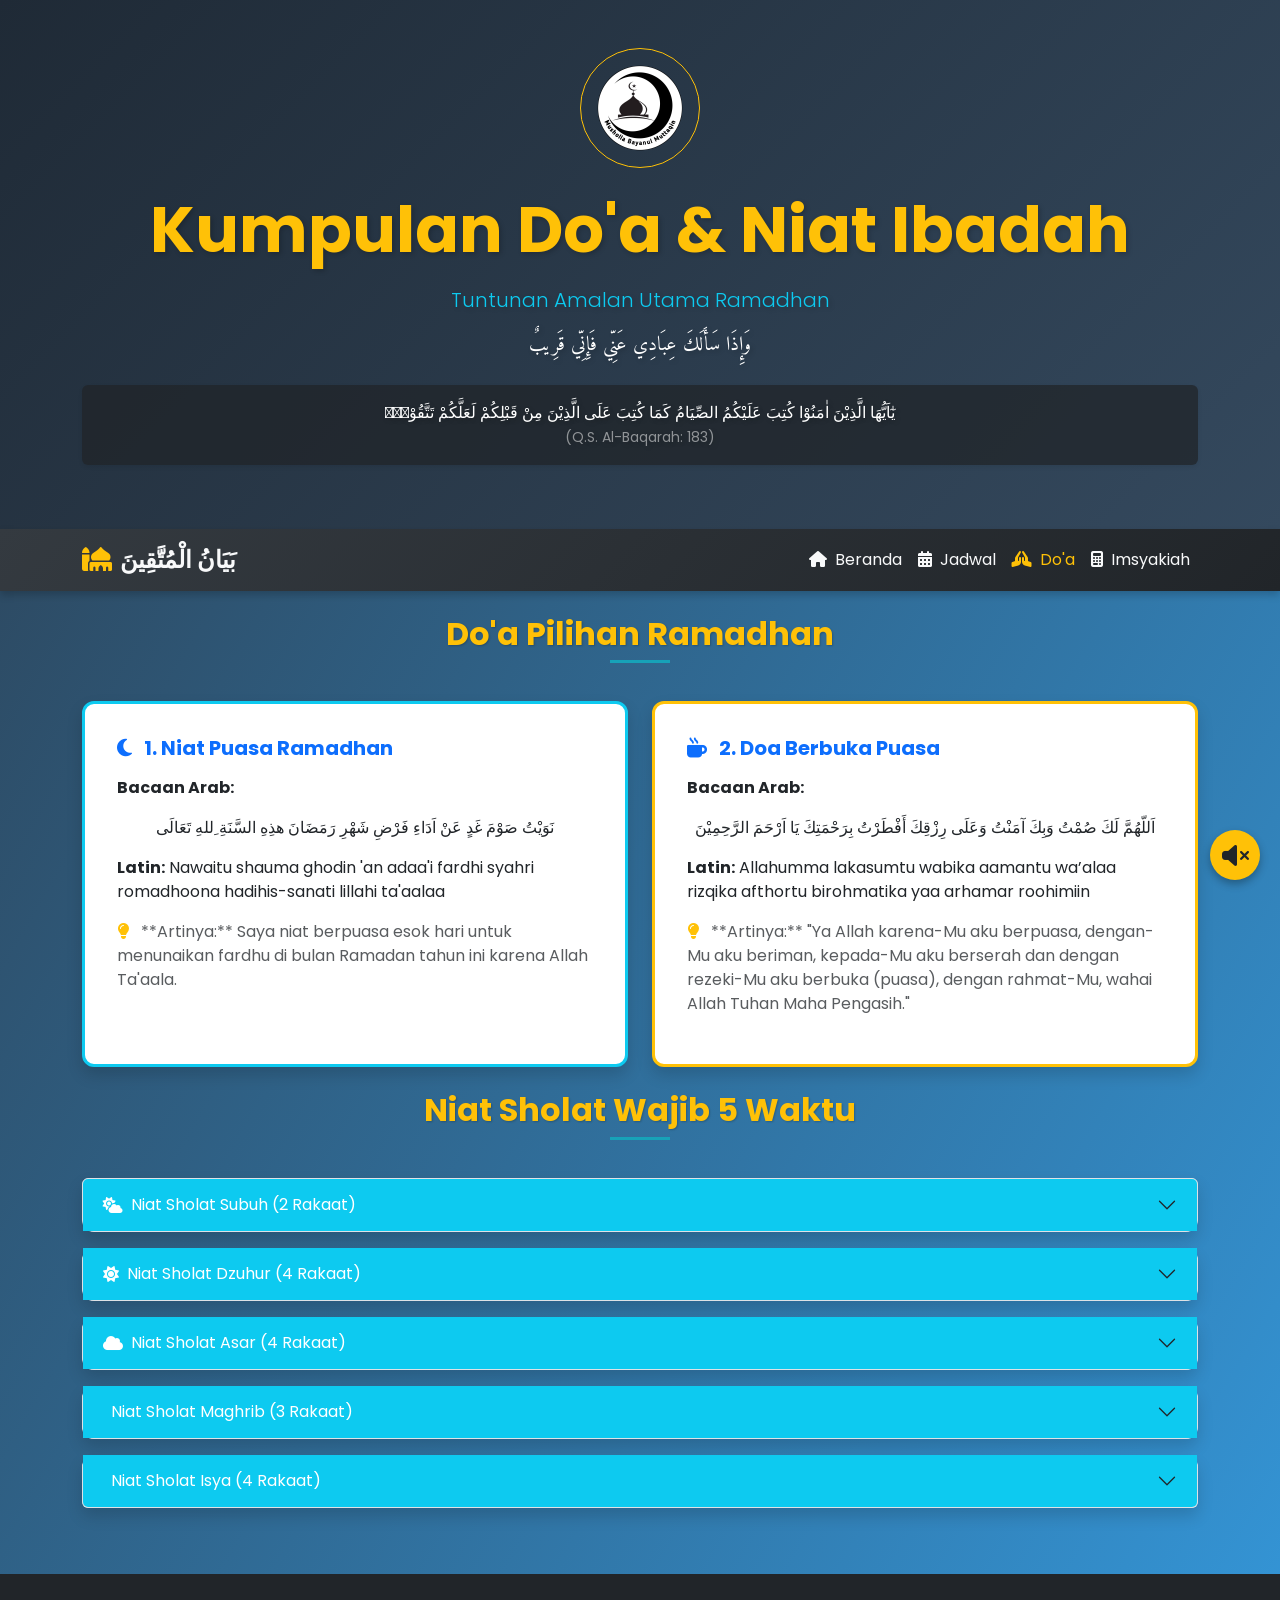
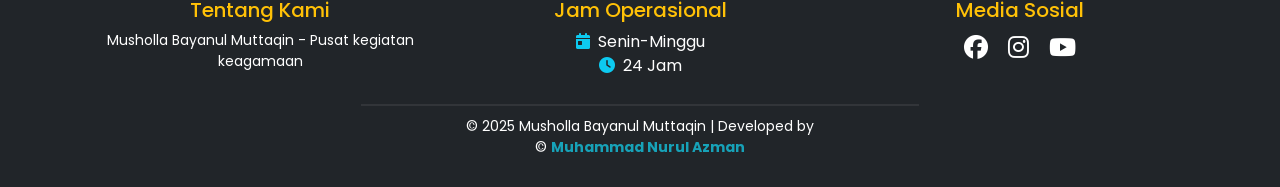
==== amalan.html @ 9aa91715 "Add files via upload" ====
<!DOCTYPE html>
<html lang="id">

<head>
    <meta charset="UTF-8">
    <meta name="viewport" content="width=device-width, initial-scale=1.0">
    <title>Kumpulan Do'a Do'a - Musholla Bayanul Muttaqin</title>
    <meta name="description"
        content="Kumpulan do'a-do'a harian, niat puasa, dan niat shalat wajib untuk panduan ibadah di Musholla Bayanul Muttaqin.">
    <link rel="icon" href="Musholla.png" type="image/png">
    <link rel="stylesheet" href="https://cdn.jsdelivr.net/npm/bootstrap@5.3.0/dist/css/bootstrap.min.css">
    <link rel="stylesheet" href="https://cdnjs.cloudflare.com/ajax/libs/font-awesome/6.4.0/css/all.min.css">
    <link
        href="https://fonts.googleapis.com/css2?family=Poppins:wght@300;400;600;700&family=Amiri:wght@400;700&display=swap"
        rel="stylesheet">
    <link rel="stylesheet" href="https://unpkg.com/aos@2.3.1/dist/aos.css">

    <link rel="stylesheet" href="styles.css">
    <link rel="manifest" href="manifest.json">
</head>

<body>
    <audio id="background-audio" loop>
        <source src="audio.mp3" type="audio/mpeg">
        Browser Anda tidak mendukung elemen audio.
    </audio>

    <header class="text-white text-center animated-header py-5">
        <div class="container" data-aos="fade-down" data-aos-duration="1000">
            <img src="Musholla.png" alt="Logo Musholla"
                class="animated-logo mb-4 rounded-circle border border-warning p-2"
                style="height: 120px; width: 120px; object-fit: contain;">
            <h1 class="display-3 fw-bold mb-3 text-warning">Kumpulan Do'a & Niat Ibadah</h1>
            <p class="lead text-info">Tuntunan Amalan Utama Ramadhan</p>
            <p class="lead arabic-text" style="font-family: 'Amiri', serif;">وَإِذَا سَأَلَكَ عِبَادِي عَنِّي فَإِنِّي
                قَرِيبٌ</p>
            <p class="quran-verse mt-4 p-3 rounded shadow-sm bg-dark bg-opacity-75" data-aos="zoom-in">
                يٰٓاَيُّهَا الَّذِيْنَ اٰمَنُوْا كُتِبَ عَلَيْكُمُ الصِّيَامُ كَمَا كُتِبَ عَلَى
                الَّذِيْنَ مِنْ قَبْلِكُمْ لَعَلَّكُمْ تَتَّقُوْنَۙ
                <br><small class="text-white-50">(Q.S. Al-Baqarah: 183)</small></p>
        </div>
    </header>

    <nav class="navbar navbar-expand-lg navbar-dark sticky-top">
        <div class="container">
            <a class="navbar-brand" href="index.html">
                <i class="fas fa-mosque me-2 text-warning"></i>بَيَانُ الْمُتَّقِينَ
            </a>
            <button class="navbar-toggler" type="button" data-bs-toggle="collapse" data-bs-target="#navbarNav">
                <span class="navbar-toggler-icon"></span>
            </button>
            <div class="collapse navbar-collapse" id="navbarNav">
                <ul class="navbar-nav ms-auto">
                    <li class="nav-item"><a class="nav-link" href="index.html"><i class="fas fa-home me-1"></i>
                            Beranda</a>
                    </li>
                    <li class="nav-item"><a class="nav-link" href="jadwal.html"><i class="fas fa-calendar-alt me-1"></i>
                            Jadwal</a></li>
                    <li class="nav-item"><a class="nav-link active" href="amalan.html"><i
                                class="fas fa-hands-praying me-1"></i>
                            Do'a</a></li>
                    <li class="nav-item"><a class="nav-link" href="hitung.html"><i class="fas fa-calculator me-1"></i>
                            Imsyakiah</a></li>
                </ul>
            </div>
        </div>
    </nav>

    <main class="container my-5 text-dark">
        <div class="row g-4">

            <h2 class="section-title text-center mb-4 mt-0" data-aos="fade-up">Do'a Pilihan Ramadhan</h2>

            <div class="col-md-6" data-aos="fade-right">
                <div class="card h-100 shadow border-info border-3 p-3">
                    <div class="card-body">
                        <h4 class="card-title text-primary mb-3"><i class="fas fa-moon me-2"></i> 1. Niat Puasa Ramadhan
                        </h4>
                        <p><strong>Bacaan Arab:</strong></p>
                        <p class="arabic-text-main text-center">نَوَيْتُ صَوْمَ غَدٍ عَنْ اَدَاءِ فَرْضِ شَهْرِ رَمَضَانَ هذِهِ
                            السَّنَةِ ِللهِ تَعَالَى</p>
                        <p><strong>Latin:</strong> Nawaitu shauma ghodin 'an adaa'i fardhi syahri romadhoona hadihis-sanati
                            lillahi ta'aalaa</p>
                        <p class="text-muted"><i class="fas fa-lightbulb me-2 text-warning"></i> **Artinya:** Saya niat
                            berpuasa esok hari untuk menunaikan fardhu di bulan Ramadan
                            tahun ini karena Allah Ta'aala.</p>
                    </div>
                </div>
            </div>

            <div class="col-md-6" data-aos="fade-left">
                <div class="card h-100 shadow border-warning border-3 p-3">
                    <div class="card-body">
                        <h4 class="card-title text-primary mb-3"><i class="fas fa-mug-hot me-2"></i> 2. Doa Berbuka Puasa
                        </h4>
                        <p><strong>Bacaan Arab:</strong></p>
                        <p class="arabic-text-main text-center">اَللّهُمَّ لَكَ صُمْتُ وَبِكَ آمَنْتُ وَعَلَى رِزْقِكَ أَفْطَرْتُ
                            بِرَحْمَتِكَ يَا اَرْحَمَ الرَّحِمِيْنَ</p>
                        <p><strong>Latin:</strong> Allahumma lakasumtu wabika aamantu wa’alaa rizqika afthortu birohmatika
                            yaa arhamar roohimiin</p>
                        <p class="text-muted"><i class="fas fa-lightbulb me-2 text-warning"></i> **Artinya:** "Ya Allah
                            karena-Mu aku berpuasa, dengan-Mu aku beriman, kepada-Mu aku
                            berserah dan dengan rezeki-Mu aku berbuka (puasa), dengan rahmat-Mu, wahai Allah Tuhan Maha
                            Pengasih."</p>
                    </div>
                </div>
            </div>

            <div class="col-12 mt-4">
                <h2 class="section-title text-center mb-4" data-aos="fade-up">Niat Sholat Wajib 5 Waktu</h2>
            </div>

            <div class="col-12" data-aos="fade-up" data-aos-delay="200">
                <div class="accordion" id="niatSholatAccordion">

                    <div class="accordion-item card shadow mb-3">
                        <h2 class="accordion-header" id="headingSubuh">
                            <button class="accordion-button collapsed bg-info text-white" type="button"
                                data-bs-toggle="collapse" data-bs-target="#collapseSubuh">
                                <i class="fas fa-cloud-sun me-2"></i> Niat Sholat Subuh (2 Rakaat)
                            </button>
                        </h2>
                        <div id="collapseSubuh" class="accordion-collapse collapse" data-bs-parent="#niatSholatAccordion">
                            <div class="accordion-body bg-light text-dark">
                                <p class="mb-1"><strong>Bacaan Arab:</strong></p>
                                <p class="arabic-text-accordion text-center text-primary fw-bold">أُصَلِّي فَرْضَ الصُّبْحِ
                                    رَكْعَتَيْنِ مُسْتَقْبِلَ الْقِبْلَةِ
                                    أَدَاءً مَأْمُوْمًا إِمَامًا لِلَّهِ تَعَالَى</p>
                                <p class="mb-1"><strong>Latin:</strong> Ushalli fardhash shubhi rak'ātaini mustaqbilal
                                    qiblati ada-an (ma'mûman/imâman) lillâhi ta'ālā.</p>
                                <p class="text-muted"><i class="fas fa-check-circle me-2 text-success"></i> **Artinya:**
                                    "Aku menyengaja shalat fardhu subuh dua rakaat menghadap kiblat
                                    (menjadi makmum/imam) karena Allah Ta'ala."</p>
                            </div>
                        </div>
                    </div>

                    <div class="accordion-item card shadow mb-3">
                        <h2 class="accordion-header" id="headingDzuhur">
                            <button class="accordion-button collapsed bg-info text-white" type="button"
                                data-bs-toggle="collapse" data-bs-target="#collapseDzuhur">
                                <i class="fas fa-sun me-2"></i> Niat Sholat Dzuhur (4 Rakaat)
                            </button>
                        </h2>
                        <div id="collapseDzuhur" class="accordion-collapse collapse"
                            data-bs-parent="#niatSholatAccordion">
                            <div class="accordion-body bg-light text-dark">
                                <p class="mb-1"><strong>Bacaan Arab:</strong></p>
                                <p class="arabic-text-accordion text-center text-primary fw-bold">أُصَلِّي فَرْضَ الظَّهْرِ
                                    أَرْبَعَ رَكَعَاتِ مُسْتَقْبِلَ
                                    الْقِبْلَةِ أَدَاءً (مَأْمُوْمًا/إِمَامًا) لِلَّهِ تَعَالَى</p>
                                <p class="mb-1"><strong>Latin:</strong> Ushalli fardhazh zhuhri arba'a raka'âtim mustaqbilal
                                    qiblati adâ-an (ma'mûman/imâman) lillâhi ta'âlâ.</p>
                                <p class="text-muted"><i class="fas fa-check-circle me-2 text-success"></i> **Artinya:**
                                    "Aku menyengaja shalat fardhu dzuhur empat rakaat menghadap kiblat
                                    (menjadi makmum/imam) karena Allah Ta'ala."</p>
                            </div>
                        </div>
                    </div>

                    <div class="accordion-item card shadow mb-3">
                        <h2 class="accordion-header" id="headingAsar">
                            <button class="accordion-button collapsed bg-info text-white" type="button"
                                data-bs-toggle="collapse" data-bs-target="#collapseAsar">
                                <i class="fas fa-cloud me-2"></i> Niat Sholat Asar (4 Rakaat)
                            </button>
                        </h2>
                        <div id="collapseAsar" class="accordion-collapse collapse" data-bs-parent="#niatSholatAccordion">
                            <div class="accordion-body bg-light text-dark">
                                <p class="mb-1"><strong>Bacaan Arab:</strong></p>
                                <p class="arabic-text-accordion text-center text-primary fw-bold">أصلي فرضَ الْعَصْرِ أَرْبَعَ
                                    رَكَعَاتِ مُسْتَقْبَلَ الْقَبْلَةِ
                                    أَدَاءً (مَأْمُوْمًا/ إِمَامًا) اللَّهِ تَعَالَى</p>
                                <p class="mb-1"><strong>Latin:</strong> Ushaili fardhal 'ashri arba'a raka'atim mustaqbilal
                                    qiblati ada-an (ma'müman/imåman) lillahi ta älä</p>
                                <p class="text-muted"><i class="fas fa-check-circle me-2 text-success"></i> **Artinya:**
                                    "Aku menyengaja shalat fardhu asar empat rakaat menghadap kiblat
                                    (menjadi makmum/imam) karena Allah Ta'ala."</p>
                            </div>
                        </div>
                    </div>

                    <div class="accordion-item card shadow mb-3">
                        <h2 class="accordion-header" id="headingMaghrib">
                            <button class="accordion-button collapsed bg-info text-white" type="button"
                                data-bs-toggle="collapse" data-bs-target="#collapseMaghrib">
                                <i class="fas fa-sunset me-2"></i> Niat Sholat Maghrib (3 Rakaat)
                            </button>
                        </h2>
                        <div id="collapseMaghrib" class="accordion-collapse collapse"
                            data-bs-parent="#niatSholatAccordion">
                            <div class="accordion-body bg-light text-dark">
                                <p class="mb-1"><strong>Bacaan Arab:</strong></p>
                                <p class="arabic-text-accordion text-center text-primary fw-bold">أُصَلِّي فَرضَ الْمغرِب
                                    ثَلَاثَ رَكَعَاتِ مُسْتَقْبِلُ الْقَبْلَةِ
                                    أَدَاهُ (مَأْمُوْمًا/ إِمَامًا) اللَّهُ تَعَالَى</p>
                                <p class="mb-1"><strong>Latin:</strong> Ushali fardhal maghribi tsalātsa raka'atim
                                    mustaqbilal giblati ada-an (ma'müman/imåman) lillahi ta älä</p>
                                <p class="text-muted"><i class="fas fa-check-circle me-2 text-success"></i> **Artinya:**
                                    "Aku menyengaja shalat fardhu maghrib tiga rakaat menghadap kiblat
                                    (menjadi makmum/imam) karena Allah Ta'ala."</p>
                            </div>
                        </div>
                    </div>

                    <div class="accordion-item card shadow mb-3">
                        <h2 class="accordion-header" id="headingIsya">
                            <button class="accordion-button collapsed bg-info text-white" type="button"
                                data-bs-toggle="collapse" data-bs-target="#collapseIsya">
                                <i class="fas fa-stars me-2"></i> Niat Sholat Isya (4 Rakaat)
                            </button>
                        </h2>
                        <div id="collapseIsya" class="accordion-collapse collapse" data-bs-parent="#niatSholatAccordion">
                            <div class="accordion-body bg-light text-dark">
                                <p class="mb-1"><strong>Bacaan Arab:</strong></p>
                                <p class="arabic-text-accordion text-center text-primary fw-bold">أُصَلِّي فَرْضَ الْعِشَاءِ
                                    أَرْبَعَ رَكَعَاتٍ مُسْتَقْبِلَ
                                    الْقِبْلَةِ أَدَاءً (مَأْمُوْمًا إِمَامًا لِلَّهِ تَعَالَى)</p>
                                <p class="mb-1"><strong>Latin:</strong> Ushalli fardhal 'isya-i arba'a raka'âtim mustaqbilal
                                    qiblati ada-an (ma'můman/imaman) lillāhi ta'ala.</p>
                                <p class="text-muted"><i class="fas fa-check-circle me-2 text-success"></i> **Artinya:**
                                    "Aku menyengaja shalat fardhu isya empat rakaat menghadap kiblat
                                    (menjadi makmum/imam) karena Allah Ta'ala."</p>
                            </div>
                        </div>
                    </div>

                </div>
            </div>

        </div>
    </main>

    <footer class="py-4">
        <div class="container">
            <div class="row g-4">
                <div class="col-md-4">
                    <h5 class="text-warning">Tentang Kami</h5>
                    <p>Musholla Bayanul Muttaqin - Pusat kegiatan keagamaan</p>
                </div>
                <div class="col-md-4">
                    <h5 class="text-warning">Jam Operasional</h5>
                    <ul class="list-unstyled">
                        <li><i class="fas fa-calendar-day me-2 text-info"></i>Senin-Minggu</li>
                        <li><i class="fas fa-clock me-2 text-info"></i>24 Jam</li>
                    </ul>
                </div>
                <div class="col-md-4">
                    <h5 class="text-warning">Media Sosial</h5>
                    <div class="social-links">
                        <a href="#" class="text-white me-3 fs-4"><i class="fab fa-facebook"></i></a>
                        <a href="#" class="text-white me-3 fs-4"><i class="fab fa-instagram"></i></a>
                        <a href="#" class="text-white fs-4"><i class="fab fa-youtube"></i></a>
                    </div>
                </div>
            </div>
            <hr>
            <p class="text-center mb-0">© 2025 Musholla Bayanul Muttaqin | Developed by</p>
            <p class="text-center">© <a href="https://193tb4l3.github.io/Portfolio1/"><strong>Muhammad Nurul
                            Azman</strong></a></p>
        </div>
    </footer>

    <div id="audio-control">
        <i class="fas fa-volume-up"></i>
    </div>

    <script src="https://cdn.jsdelivr.net/npm/bootstrap@5.3.0/dist/js/bootstrap.bundle.min.js"></script>
    <script src="https://unpkg.com/aos@2.3.1/dist/aos.js"></script>
    <script>
        AOS.init({
            duration: 1200,
            once: true
        });
    </script>
    <script>
        document.addEventListener('DOMContentLoaded', function () {
            const audio = document.getElementById('background-audio');
            const control = document.getElementById('audio-control');
            const icon = control.querySelector('i');
            let isPlaying = true; // Status awal: diasumsikan bermain (ikon volume-up)

            // Coba putar audio. Browser modern sering memblokir autoplay,
            // jadi kita akan menganggapnya mute jika gagal.
            audio.play().catch(error => {
                console.log("Autoplay diblokir:", error);
                isPlaying = false;
                icon.className = 'fas fa-volume-mute';
            });

            control.addEventListener('click', function () {
                if (isPlaying) {
                    audio.pause();
                    icon.className = 'fas fa-volume-mute'; // Ganti ke ikon Mute
                    isPlaying = false;
                } else {
                    // Agar fungsi play() bekerja, harus dipanggil setelah ada interaksi user (click)
                    audio.play().catch(error => {
                        console.log("Gagal memutar audio setelah klik:", error);
                    });
                    icon.className = 'fas fa-volume-up'; // Ganti ke ikon Volume Up
                    isPlaying = true;
                }
            });
        });
    </script>
    <script src="main.js"></script>
</body>

</html>
---- styles.css ----
html, body {
    overflow-x: hidden;
}
body {
    font-family: 'Poppins', sans-serif;
    /* Dihapus: text-align: center; agar main content bisa rata kiri */
    background: linear-gradient(120deg, #2c3e50, #3498db);
    
    /* Dihapus: flex-direction: center; dan align-items: center; */
    color: rgb(251, 246, 246);
}

/* Penyesuaian agar teks di Main Content terlihat di latar belakang card putih */
main.container {
    color: #333333 !important; /* Agar teks di dalam elemen non-tabel di main terlihat */
}

.animated-header {
    /* Menggunakan tema header gelap yang konsisten */
    background: linear-gradient(135deg, #1f2a36, #34495e); 
    padding: 20px;
    text-shadow: 2px 2px 5px rgba(0, 0, 0, 0.2);
    animation: fadeInDown 1s ease-in-out;
}

.animated-logo {
    animation: bounceIn 1.5s ease-in-out;
}

/* Navigasi */
.navbar {
    background: linear-gradient(135deg, #343a40, #212529);
    box-shadow: 0px 4px 8px rgba(0, 0, 0, 0.2);
}

.navbar-brand {
    font-weight: bold;
    font-size: 1.5rem;
    color: #f8f9fa !important;
    transition: transform 0.3s ease-in-out;
}

.navbar-brand:hover {
    transform: scale(1.05); /* Sedikit diperkecil hover scale agar tidak terlalu besar */
}

.navbar-nav .nav-link {
    color: #f8f9fa !important;
    transition: color 0.3s ease-in-out;
}

.navbar-nav .nav-link:hover, .navbar-nav .nav-link.active {
    color: #ffc107 !important; /* Aksen Kuning/Emas */
}

/* Card Styling */
.card {
    background: #ffffff;
    border-radius: 12px;
    box-shadow: 0px 4px 10px rgba(0, 0, 0, 0.15);
    transition: transform 0.3s ease-in-out, box-shadow 0.3s ease-in-out;
}

.card:hover {
    transform: translateY(-5px);
    box-shadow: 0px 6px 15px rgba(0, 0, 0, 0.25);
}

.card-title {
    font-size: 1.25rem;
    font-weight: bold;
}

.card-text {
    font-size: 1rem;
    color: #555;
}

/* Animasi */
@keyframes fadeInDown {
    from {
        opacity: 0;
        transform: translateY(-20px);
    }
    to {
        opacity: 1;
        transform: translateY(0);
    }
}

@keyframes bounceIn {
    from {
        transform: scale(0.5);
        opacity: 0;
    }
    to {
        transform: scale(1);
        opacity: 1;
    }
}

/* Footer Styling */
footer {
    background: #212529; /* Warna dark Bootstrap */
    color: #ffffff;
    text-align: center;
    padding: 20px 0;
    margin-top: 50px;
}

footer a {
    color: #f8f9fa; /* Warna link lebih soft */
    text-decoration: none;
    transition: color 0.3s ease-in-out;
}

footer a:hover {
    color: #ffc107; /* Warna hover kuning keemasan */
}

footer hr {
    border: 1px solid rgba(255, 255, 255, 0.3);
    width: 50%;
    margin: 10px auto;
}

footer p {
    margin-bottom: 5px;
    font-size: 14px;
}

footer strong {
    font-weight: bold;
    color: #17a2b8; /* Warna biru cerah Bootstrap */
}

/* Membungkus tabel agar bisa di-scroll di layar kecil */
.table-container {
    overflow-x: auto; /* Supaya tabel bisa di-scroll horizontal jika terlalu besar */
    margin-top: 2rem;
    margin-bottom: 3rem;
    padding: 0;
}

/* Pengaturan dasar tabel (Diganti dengan styling .imsyakiah-table) */
/* th, td, table { styling dihapus/diabaikan agar tidak menimpa imsyakiah-table } */


/* --- Penyesuaian Gaya Tabel Imsyakiah (Fokus pada Teks Putih) --- */

.imsyakiah-table {
    width: 100%;
    min-width: 650px; 
    border-collapse: separate;
    border-spacing: 0 8px; 
    background-color: #343a40; /* Latar belakang tabel utama gelap */
    border-radius: 12px;
    overflow: hidden;
    box-shadow: 0 4px 12px rgba(0, 0, 0, 0.4); 
    margin: auto;
}

.imsyakiah-table thead th {
    background-color: #17a2b8; /* Biru Info (Kepala Tabel) */
    color: white; /* Teks Putih */
    font-weight: 700;
    text-transform: uppercase;
    padding: 15px 10px;
    border: none;
    font-size: 0.9rem;
    letter-spacing: 0.5px;
}

.imsyakiah-table tbody tr {
    transition: background-color 0.3s ease, transform 0.3s ease;
    background-color: #212529; /* Latar belakang baris gelap */
    box-shadow: 0 2px 5px rgba(0, 0, 0, 0.2);
}

.imsyakiah-table tbody tr:hover {
    background-color: #495057; /* Hover dark gray */
    transform: translateY(-2px);
    box-shadow: 0 6px 15px rgba(0, 0, 0, 0.3);
}

.imsyakiah-table tbody td {
    padding: 12px 10px;
    color: white !important; /* WAJIB: Mengatur warna teks menjadi putih */
    font-weight: 500;
    vertical-align: middle;
    /* Border disesuaikan agar menyatu dengan background gelap */
    border: 1px solid rgba(255, 255, 255, 0.1); 
}

/* Highlight Imsyak dan Maghrib */
.imsyak-time, .maghrib-time {
    font-weight: 700 !important;
    color: #212529 !important; /* Teks gelap agar terlihat di latar kuning/emas */
    background-color: #ffc107; /* Kuning/Emas */
    border-radius: 4px;
    padding: 5px 8px;
    display: inline-block;
}

/* Penyesuaian untuk integrasi tema */
.section-title {
    color: #ffc107;
    text-shadow: 1px 1px 2px rgba(0,0,0,0.2);
    position: relative;
    margin-bottom: 2rem;
    font-weight: bold;
}

.section-title::after {
    content: '';
    position: absolute;
    bottom: -10px;
    left: 50%;
    transform: translateX(-50%);
    width: 60px;
    height: 3px;
    background: #17a2b8; /* Warna biru info */
}

.list-icon li {
    padding: 10px 0;
    border-bottom: 1px solid rgba(255,255,255,0.1);
    text-align: left;
    color: white; /* Memastikan teks list item putih */
}

.list-icon li i {
    color: #17a2b8; /* Ikon menggunakan warna info/biru */
}


.galeri-item {
    position: relative;
    overflow: hidden;
    border-radius: 8px;
    transition: transform 0.3s ease;
}

.galeri-item:hover {
    transform: scale(1.05);
}

.galeri-item img {
    transition: transform 0.3s ease;
}

.galeri-item:hover img {
    transform: scale(1.1);
}

.galeri-caption {
    position: absolute;
    bottom: 0;
    left: 0;
    right: 0;
    background: rgba(0,0,0,0.7);
    color: white;
    padding: 10px;
    font-size: 0.9rem;
}

.info-kontak {
    background: rgba(255,255,255,0.1); /* Biarkan latar belakang transparan gelap */
    border-radius: 10px;
    backdrop-filter: blur(5px);
    border: 1px solid rgba(255,255,255,0.2);
}

.social-media .btn {
    transition: transform 0.3s ease, opacity 0.3s ease;
}

.social-media .btn:hover {
    transform: translateY(-3px);
    opacity: 0.9;
}

/* Penyesuaian Responsif */
@media (max-width: 768px) {
    .header-gradient {
        padding: 60px 0;
    }
    
    .logo-main {
        height: 80px;
    }
    
    .section-title::after {
        width: 40px;
    }
    
    .card {
        margin: 15px 0; /* Ubah margin di layar kecil */
    }
    .arabic-text {
        font-size: 1.4rem;
    }
}

/* Penyesuaian Responsif untuk Tabel Imsyakiah */
@media (max-width: 650px) {
    .imsyakiah-table {
        min-width: 100%;
        font-size: 13px; 
    }
    
    .imsyakiah-table th, .imsyakiah-table td {
        padding: 8px 4px;
    }
}

/* --- Tambahan Styling Audio Control --- */
#audio-control {
    position: fixed;
    bottom: 20px;
    right: 20px;
    z-index: 1000;
    width: 50px;
    height: 50px;
    background-color: #ffc107; /* Warna Aksen Kuning */
    color: #212529;
    border-radius: 50%;
    display: flex;
    justify-content: center;
    align-items: center;
    cursor: pointer;
    box-shadow: 0 4px 8px rgba(0, 0, 0, 0.3);
    transition: background-color 0.3s, transform 0.3s;
}

#audio-control:hover {
    background-color: #e0a800;
    transform: scale(1.05);
}

#audio-control i {
    font-size: 24px;
}
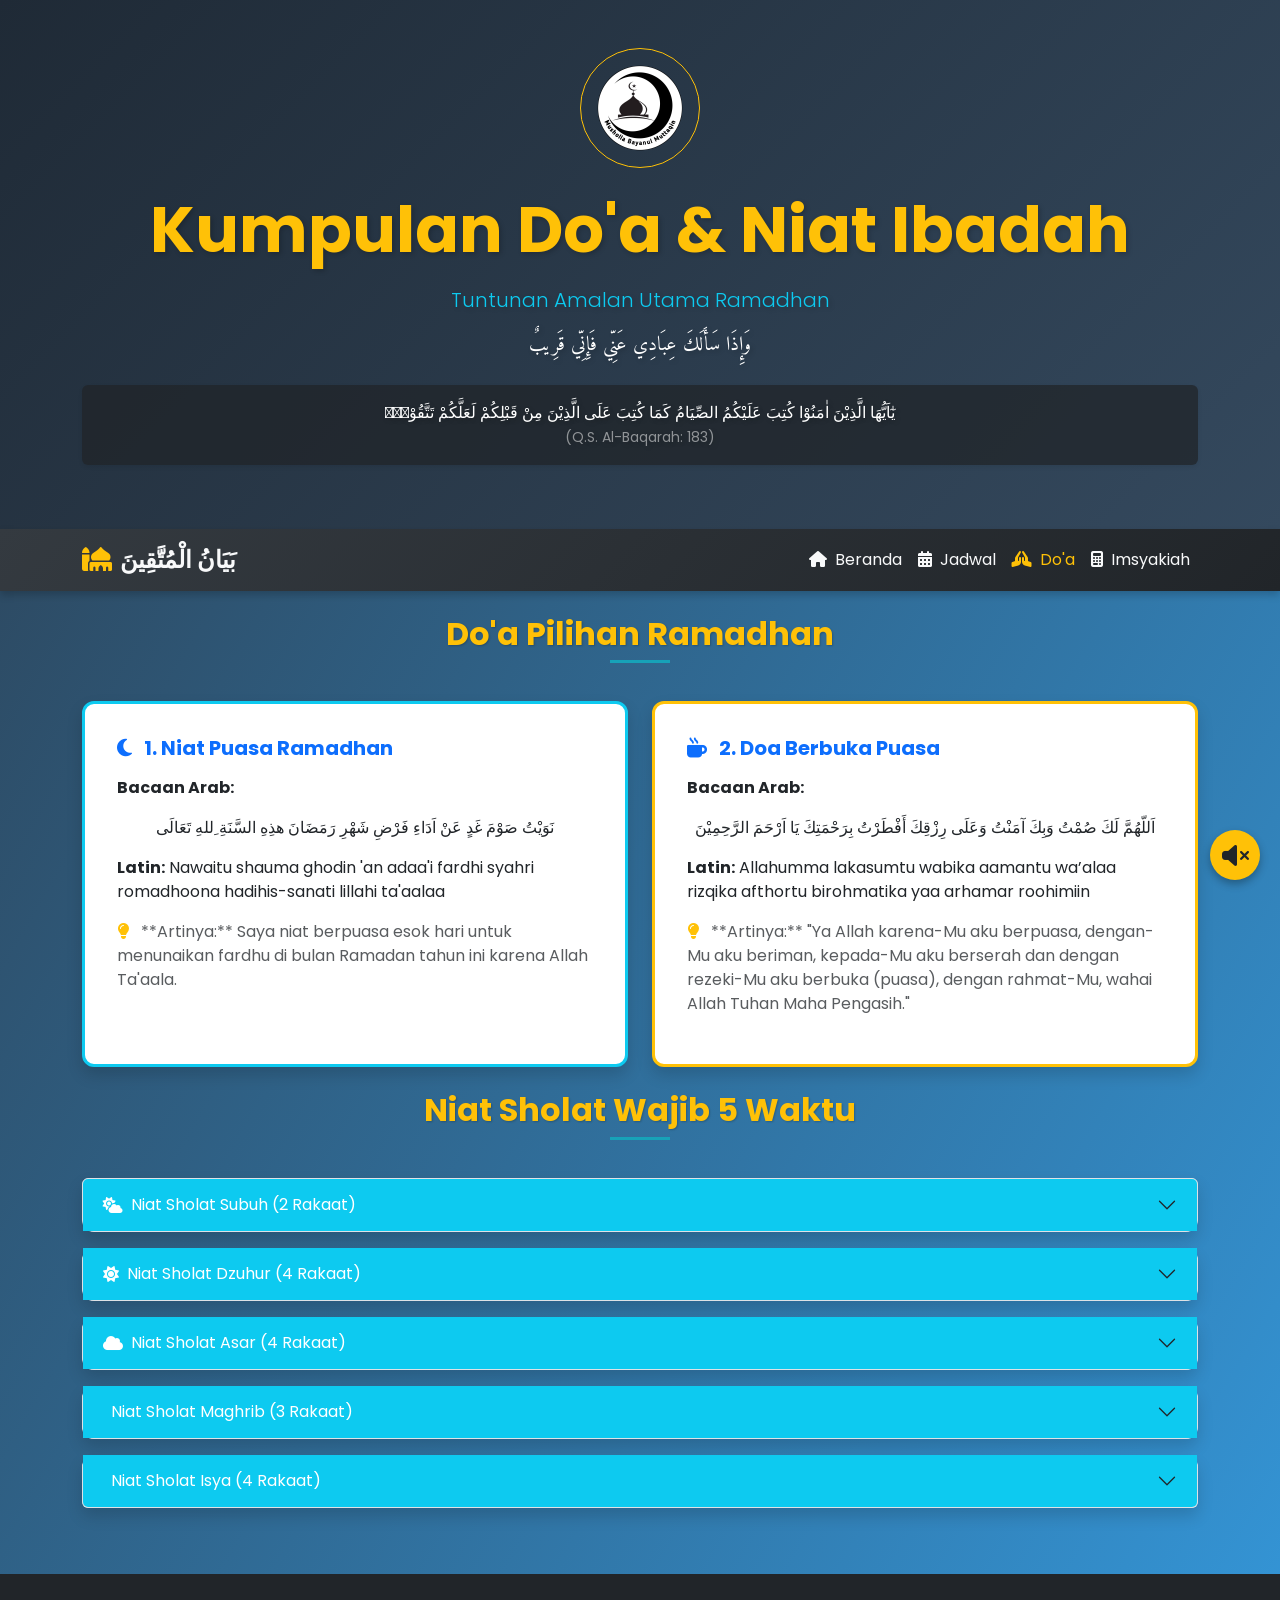
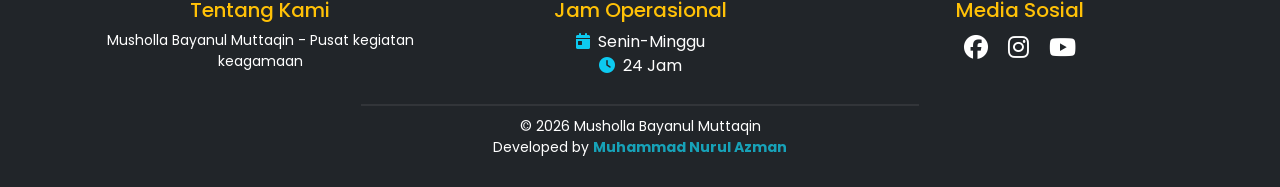
==== commit b8195630: "Update print statement from 'Hello' to 'Goodbye'" ====
--- a/amalan.html
+++ b/amalan.html
@@ -255,9 +255,9 @@
                 </div>
             </div>
             <hr>
-            <p class="text-center mb-0">© 2025 Musholla Bayanul Muttaqin | Developed by</p>
-            <p class="text-center">© <a href="https://193tb4l3.github.io/Portfolio1/"><strong>Muhammad Nurul
-                            Azman</strong></a></p>
+           <p class="text-center mb-0">© 2026 Musholla Bayanul Muttaqin
+           <p class="text-center"> Developed by <strong>Muhammad Nurul
+                    Azman</strong></a></p>
         </div>
     </footer>
 
@@ -307,4 +307,5 @@
     <script src="main.js"></script>
 </body>
 
-</html>+
+</html>
